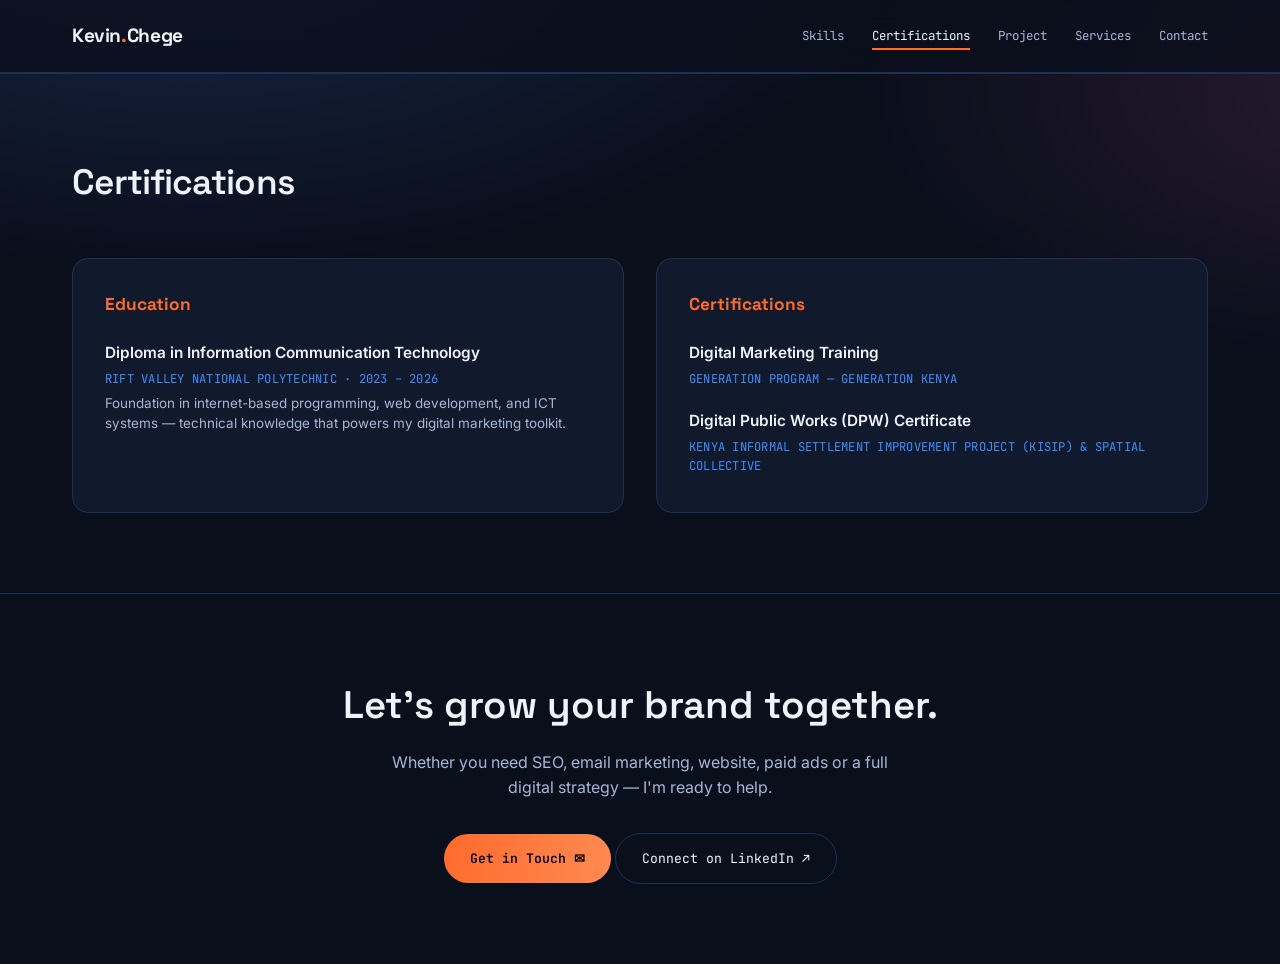
==== certification.html @ 8de7b0b7 "Add files via upload" ====
<!DOCTYPE html>
<html lang="en">
<head>
<meta charset="UTF-8">
<meta name="viewport" content="width=device-width, initial-scale=1.0">
<title>Certifications | Kevin Chege</title>
<meta name="description" content="Kevin Chege — Digital marketer specializing in SEO, content strategy, email marketing, paid ads, and web design. Nakuru, Kenya.">
<link rel="preconnect" href="https://fonts.googleapis.com">
<link rel="preconnect" href="https://fonts.gstatic.com" crossorigin>
<link href="https://fonts.googleapis.com/css2?family=Space+Grotesk:wght@400;500;600;700&family=Inter:wght@400;500;600;700&family=JetBrains+Mono:wght@400;500&display=swap" rel="stylesheet">
<link rel="stylesheet" href="style.css">
</head>
<body>

<!-- ════════════════════ NAV ════════════════════ -->
<nav>
  <div class="wrap">
    <a href="index.html" class="logo">Kevin<span>.</span>Chege</a>
    <div class="navlinks">
      <a href="skills.html">Skills</a>
      <a href="certification.html" class="active">Certifications</a>
      <a href="project.html">Project</a>
      <a href="services.html">Services</a>
      <a href="#contact">Contact</a>
    </div>
  </div>
</nav>

<!-- ════════════════════ EDUCATION ════════════════════ -->
<section class="section" id="education">
  <div class="wrap">
    <div class="head">
      <h2>Certifications</h2>
    </div>
    <div class="two-col reveal">
      <div class="info-card">
        <h3>Education</h3>
        <div class="info-item">
          <div class="t">Diploma in Information Communication Technology</div>
          <div class="s">RIFT VALLEY NATIONAL POLYTECHNIC · 2023 – 2026</div>
          <div class="d">Foundation in internet-based programming, web development, and ICT systems — technical knowledge that powers my digital marketing toolkit.</div>
        </div>
      </div>
      <div class="info-card">
        <h3>Certifications</h3>
        <div class="info-item">
          <div class="t">Digital Marketing Training</div>
          <div class="s">GENERATION PROGRAM — GENERATION KENYA</div>
        </div>
        <div class="info-item">
          <div class="t">Digital Public Works (DPW) Certificate</div>
          <div class="s">KENYA INFORMAL SETTLEMENT IMPROVEMENT PROJECT (KISIP) &amp; SPATIAL COLLECTIVE</div>
        </div>
      </div>
    </div>
  </div>
</section>

<!-- ════════════════════ CTA BANNER ════════════════════ -->
<section class="cta-banner" id="contact">
  <div class="wrap reveal">
    <h2>Let's grow your brand together.</h2>
    <p>Whether you need SEO, email marketing, website, paid ads or a full digital strategy — I'm ready to help.</p>
    <div class="cta cta-center">
      <a href="mailto:kevinc10189@gmail.com" class="btn btn-primary">Get in Touch ✉</a>
      <a href="https://www.linkedin.com/in/kevin-chege1" target="_blank" rel="noopener" class="btn btn-ghost">Connect on LinkedIn ↗</a>
    </div>
  </div>
</section>

<!-- ════════════════════ SCROLL REVEAL SCRIPT ════════════════════ -->
<script>
  document.addEventListener('DOMContentLoaded', () => {
    const reveals = document.querySelectorAll('.reveal');
    const observer = new IntersectionObserver((entries) => {
      entries.forEach(entry => {
        if (entry.isIntersecting) {
          entry.target.classList.add('visible');
        }
      });
    }, { threshold: 0.1 });
    reveals.forEach(el => observer.observe(el));
  });
</script>

</body>
</html>
---- style.css ----
:root{
    --bg: #0A0F1C;
    --panel: #111A2C;
    --panel-2: #16213A;
    --panel-3: #1B2A44;
    --line: #223050;
    --line-light: #2D3F60;
    --orange: #FF6B2C;
    --orange-light: #FF8A52;
    --orange-soft: #FF6B2C22;
    --blue: #3E8DFF;
    --blue-soft: #3E8DFF22;
    --green: #22C55E;
    --green-soft: #22C55E22;
    --purple: #A855F7;
    --purple-soft: #A855F722;
    --text: #EEF2F9;
    --muted: #A8B6D5;
    --mono: 'JetBrains Mono', monospace;
    --display: 'Space Grotesk', sans-serif;
    --body: 'Inter', sans-serif;
    --radius: 16px;
    --shadow: 0 4px 24px rgba(0,0,0,0.3);
  }
  *{margin:0;padding:0;box-sizing:border-box;}
  html{scroll-behavior:smooth;}
  body{
    background-color: var(--bg);
    background-image:
      radial-gradient(1200px 600px at 15% -10%, #1a2748 0%, transparent 60%),
      radial-gradient(1000px 500px at 110% 10%, #2a1a30 0%, transparent 55%);
    background-attachment: fixed;
    color:var(--text);
    font-family:var(--body);
    line-height:1.6;
    overflow-x:hidden;
  }
  a{color:inherit;text-decoration:none;}
  img{max-width:100%;display:block;}
  .wrap{max-width:1200px;margin:0 auto;padding:0 32px;}
  ::selection{background:var(--orange);color:#0A0F1C;}

  /* ─── NAV ─── */
  nav{
    position:sticky;top:0;z-index:50;
    backdrop-filter:blur(16px);
    background:rgba(10,15,28,0.8);
    border-bottom:1px solid var(--line);
    transition:background .3s;
  }
  nav .wrap{display:flex;align-items:center;justify-content:space-between;height:72px;}
  .logo{font-family:var(--display);font-weight:700;font-size:1.2rem;letter-spacing:-0.02em;}
  .logo span{color:var(--orange);}
  .navlinks{display:flex;gap:28px;font-family:var(--mono);font-size:0.78rem;color:var(--muted);}
  .navlinks a{transition:color .2s;position:relative;}
  .navlinks a:hover{color:var(--text);}
  .navlinks a::after{
    content:"";position:absolute;bottom:-4px;left:0;width:0;height:2px;
    background:var(--orange);transition:width .3s;
  }
  .navlinks a:hover::after{width:100%;}
  @media(max-width:640px){
    .navlinks{gap:14px;font-size:0.7rem;}
  }

  /* ─── HERO ─── */
  .hero{position:relative;padding:100px 0 80px;overflow:hidden;}
  .hero .wrap{display:grid;grid-template-columns:1fr auto;gap:60px;align-items:center;}
  @media(max-width:1024px){
    .hero .wrap{grid-template-columns:1fr;text-align:center;}
    .hero .cta{justify-content:center;}
    .hero p.sub{margin-left:auto;margin-right:auto;}
    .hero .eyebrow{justify-content:center;}
  }

  .eyebrow{
    font-family:var(--mono);font-size:0.78rem;letter-spacing:0.12em;
    color:var(--orange);text-transform:uppercase;
    display:inline-flex;align-items:center;gap:10px;margin-bottom:22px;
  }
  .eyebrow::before{content:"";width:8px;height:8px;border-radius:50%;background:var(--blue);box-shadow:0 0 12px var(--blue);}

  .hero h1{
    font-family:var(--display);font-weight:700;
    font-size:clamp(2.4rem, 5.5vw, 4.2rem);
    letter-spacing:-0.03em;line-height:1.05;
  }
  .hero h1 .grad{
    color:var(--orange); /* fallback for browsers without background-clip support */
    background:linear-gradient(100deg, var(--orange), var(--blue));
    -webkit-background-clip:text;background-clip:text;
    -webkit-text-fill-color:transparent;
  }
  .hero p.sub{
    margin-top:24px;max-width:560px;color:var(--muted);font-size:1.05rem;
  }
  .hero .cta{display:flex;gap:16px;margin-top:36px;flex-wrap:wrap;}
  .btn{
    font-family:var(--mono);font-size:0.82rem;padding:14px 26px;border-radius:999px;
    display:inline-flex;align-items:center;gap:8px;transition:transform .2s, box-shadow .2s;
    border:1px solid var(--line);cursor:pointer;
  }
  .btn-primary{background:linear-gradient(100deg, var(--orange), var(--orange-light));color:#000000;font-weight:600;border:none;}
  .btn-primary:hover{transform:translateY(-2px);box-shadow:0 12px 36px -10px rgba(255,107,44,0.4);}
  .btn-ghost{color:var(--text);}
  .btn-ghost:hover{border-color:var(--blue);color:var(--blue);transform:translateY(-2px);}

  /* ─── PHOTO PLACEHOLDER ─── */
  .photo-frame{
    width:100%;max-width:280px;aspect-ratio:4/5;border-radius:20px;overflow:hidden;position:relative;
    border:2px solid var(--line);background:var(--panel);
    box-shadow:0 0 0 1px var(--line-light), var(--shadow);
    transition:transform .3s, border-color .3s;
  }
  .photo-frame:hover{transform:translateY(-4px);border-color:var(--orange);}
  .photo-frame .placeholder{
    display:flex;flex-direction:column;align-items:center;justify-content:center;
    height:100%;text-align:center;padding:24px;
    background:
      linear-gradient(135deg, var(--panel) 0%, var(--panel-3) 100%);
  }
  .photo-frame .avatar-icon{
    width:120px;height:120px;border-radius:50%;
    border:2px dashed var(--line-light);
    display:flex;align-items:center;justify-content:center;
    margin-bottom:20px;
    background:var(--panel-2);
  }
  .photo-frame .avatar-icon svg{width:48px;height:48px;color:var(--muted);opacity:0.5;}
  .photo-frame .placeholder p{
    font-family:var(--mono);font-size:0.7rem;color:var(--muted);
    letter-spacing:0.05em;line-height:1.6;
  }
  .photo-frame .placeholder .label{
    font-family:var(--display);font-size:0.85rem;font-weight:600;
    color:var(--text);margin-bottom:6px;
  }
  .photo-frame .placeholder .tag{
    display:inline-block;margin-top:12px;
    font-family:var(--mono);font-size:0.65rem;
    padding:4px 10px;border-radius:999px;
    border:1px dashed var(--orange);color:var(--orange);
    background:var(--orange-soft);
  }
  @media(max-width:1024px){
    .photo-frame{max-width:220px;margin:0 auto;}
  }

  /* ─── METRICS BAR ─── */
  .metrics{
    padding:0 0 80px;
  }
  .metrics-inner{
    display:grid;grid-template-columns:repeat(4,1fr);gap:1px;
    background:var(--line);border:1px solid var(--line);border-radius:var(--radius);overflow:hidden;
  }
  @media(max-width:768px){.metrics-inner{grid-template-columns:repeat(2,1fr);}}
  .metric{
    background:var(--panel);padding:28px 20px;text-align:center;
    transition:background .2s;
  }
  .metric:hover{background:var(--panel-2);}
  .metric .val{font-family:var(--display);font-weight:700;font-size:2rem;color:var(--orange);}
  .metric .lbl{font-family:var(--mono);font-size:0.72rem;color:var(--muted);margin-top:6px;letter-spacing:0.04em;text-transform:uppercase;}



  /* ─── SECTION HEADS ─── */
  .section{padding:80px 0;border-top:1px solid var(--line);}
  .head{display:flex;align-items:baseline;justify-content:space-between;gap:20px;margin-bottom:48px;flex-wrap:wrap;}
  .head h2{font-family:var(--display);font-size:clamp(1.6rem,3vw,2.2rem);font-weight:600;letter-spacing:-0.02em;}
  .head .idx{font-family:var(--mono);font-size:0.78rem;color:var(--muted);letter-spacing:0.06em;}

  /* ─── CAPABILITIES ─── */
  .cap-grid{display:grid;grid-template-columns:repeat(4,1fr);gap:1px;background:var(--line);border:1px solid var(--line);border-radius:var(--radius);overflow:hidden;}
  @media (max-width:1024px){.cap-grid{grid-template-columns:repeat(2,1fr);}}
  @media (max-width:640px){.cap-grid{grid-template-columns:1fr;}}
  .cap{background:var(--panel);padding:32px 24px;transition:background .25s;}
  .cap:hover{background:var(--panel-2);}
  .cap .num{font-family:var(--mono);color:var(--orange);font-size:0.75rem;letter-spacing:0.04em;}
  .cap .icon{width:36px;height:36px;margin-top:14px;border-radius:10px;display:flex;align-items:center;justify-content:center;font-size:1.1rem;}
  .cap .icon.orange{background:var(--orange-soft);color:var(--orange);}
  .cap .icon.blue{background:var(--blue-soft);color:var(--blue);}
  .cap .icon.green{background:var(--green-soft);color:var(--green);}
  .cap .icon.purple{background:var(--purple-soft);color:var(--purple);}
  .cap h3{font-family:var(--display);margin-top:14px;font-size:1.02rem;font-weight:600;}
  .cap p{margin-top:8px;color:var(--muted);font-size:0.86rem;line-height:1.5;}


  /* ─── FEATURED CLIENT ─── */
  .client-card{
    background:var(--panel);border:1px solid var(--line);border-radius:20px;
    padding:48px;display:grid;grid-template-columns:1fr 1fr;gap:44px;align-items:center;
  }
  @media (max-width:1024px){.client-card{grid-template-columns:1fr;padding:28px;}}
  .client-card .tag{
    font-family:var(--mono);font-size:0.72rem;color:var(--green);
    letter-spacing:.08em;text-transform:uppercase;
    display:inline-block;padding:4px 10px;border-radius:6px;
    background:var(--green-soft);border:1px solid rgba(34,197,94,0.15);
  }

  /* ─── PROJECT CARDS ─── */
  .proj{
    display:grid;grid-template-columns:0.9fr 1.1fr;gap:0;
    background:var(--panel);border:1px solid var(--line);border-radius:20px;
    overflow:hidden;margin-bottom:28px;transition:border-color .3s;
  }
  .proj:hover{border-color:var(--line-light);}
  .proj:nth-child(even){grid-template-columns:1.1fr 0.9fr;}
  @media (max-width:768px){.proj, .proj:nth-child(even){grid-template-columns:1fr;}}
  .proj .media{position:relative;background:#0d1424;min-height:230px;overflow:hidden;}
  .proj:nth-child(even) .media{order:2;}
  .proj .media img{width:100%;height:100%;object-fit:cover;min-height:230px;transition:transform .4s;}
  .proj:hover .media img{transform:scale(1.04);}
  .proj .media::after{
    content:"";position:absolute;inset:0;
    background:linear-gradient(160deg, transparent 40%, #0A0F1Ccc);
  }
  .proj .body{padding:38px;display:flex;flex-direction:column;justify-content:center;}
  .proj .kicker{font-family:var(--mono);font-size:0.72rem;color:var(--orange);letter-spacing:.08em;margin-bottom:12px;text-transform:uppercase;}
  .proj h3{font-family:var(--display);font-size:1.4rem;font-weight:600;margin-bottom:12px;line-height:1.3;}
  .proj p{color:var(--muted);font-size:0.92rem;margin-bottom:10px;line-height:1.5;}
  .proj .links{display:flex;gap:12px;flex-wrap:wrap;margin-top:16px;}
  .proj .links a{
    font-family:var(--mono);font-size:0.76rem;padding:9px 16px;border-radius:999px;
    border:1px solid var(--line);transition:.2s;
  }
  .proj .links a:hover{border-color:var(--blue);color:var(--blue);}

  /* ─── SERVICES STRIP ─── */
  .services{
    background:var(--panel);border:1px solid var(--line);border-radius:var(--radius);
    padding:40px;display:grid;grid-template-columns:repeat(3,1fr);gap:32px;
  }
  @media(max-width:768px){.services{grid-template-columns:1fr;padding:28px;}}
  .service{text-align:center;}
  .service .dot{width:48px;height:48px;border-radius:14px;display:flex;align-items:center;justify-content:center;margin:0 auto 16px;font-size:1.3rem;}
  .service h4{font-family:var(--display);font-size:1rem;font-weight:600;margin-bottom:8px;}
  .service p{color:var(--muted);font-size:0.84rem;line-height:1.5;}

  /* ─── EDU / CERTS / TOOLS ─── */
  .two-col{display:grid;grid-template-columns:1fr 1fr;gap:32px;}
  @media (max-width:768px){.two-col{grid-template-columns:1fr;}}
  .info-card{background:var(--panel);border:1px solid var(--line);border-radius:16px;padding:32px;}
  .info-card h3{font-family:var(--display);font-size:1.08rem;margin-bottom:22px;color:var(--orange);display:flex;align-items:center;gap:8px;}
  .info-item{margin-bottom:20px;}
  .info-item:last-child{margin-bottom:0;}
  .info-item .t{font-weight:600;font-size:0.96rem;}
  .info-item .s{font-family:var(--mono);font-size:0.76rem;color:var(--blue);margin:4px 0;letter-spacing:0.02em;}
  .info-item .d{color:var(--muted);font-size:0.84rem;line-height:1.5;}
  .tool-chips{display:flex;flex-wrap:wrap;gap:10px;margin-top:20px;}
  .tool-chips span{
    font-family:var(--mono);font-size:0.74rem;padding:8px 14px;border-radius:999px;
    border:1px solid var(--line);color:var(--muted);transition:.2s;
  }
  .tool-chips span:hover{border-color:var(--blue);color:var(--blue);}

  /* ─── CTA BANNER ─── */
  .cta-banner{
    padding:80px 0;border-top:1px solid var(--line);
    text-align:center;
  }
  .cta-banner h2{font-family:var(--display);font-size:clamp(1.6rem,3vw,2.4rem);font-weight:600;margin-bottom:14px;}
  .cta-banner p{color:var(--muted);font-size:1rem;margin-bottom:32px;max-width:500px;margin-left:auto;margin-right:auto;}

  /* ─── FOOTER ─── */
  footer{padding:50px 0;border-top:1px solid var(--line);}
  footer .wrap{display:flex;justify-content:space-between;align-items:center;flex-wrap:wrap;gap:20px;}
  .social{display:flex;gap:14px;}
  .social a{
    width:40px;height:40px;border-radius:50%;border:1px solid var(--line);
    display:flex;align-items:center;justify-content:center;font-family:var(--mono);font-size:0.72rem;
    transition:.2s;color:var(--muted);font-weight:500;
  }

  /* ─── SCROLL ANIMATION ─── */
  .reveal{opacity:0;transform:translateY(24px);transition:opacity .6s ease, transform .6s ease;}
  .reveal.visible{opacity:1;transform:translateY(0);}

  .navlinks a.active{color:var(--text);}
  .navlinks a.active::after{width:100%;}

  /* ─── INLINE STYLE EXTRACTIONS ─── */
  .cta-center{justify-content:center;}
  .dot.orange{background:var(--orange-soft);}
  .dot-green{background:var(--green-soft);color:var(--green);}
  .dot-blue{background:var(--blue-soft);color:var(--blue);}
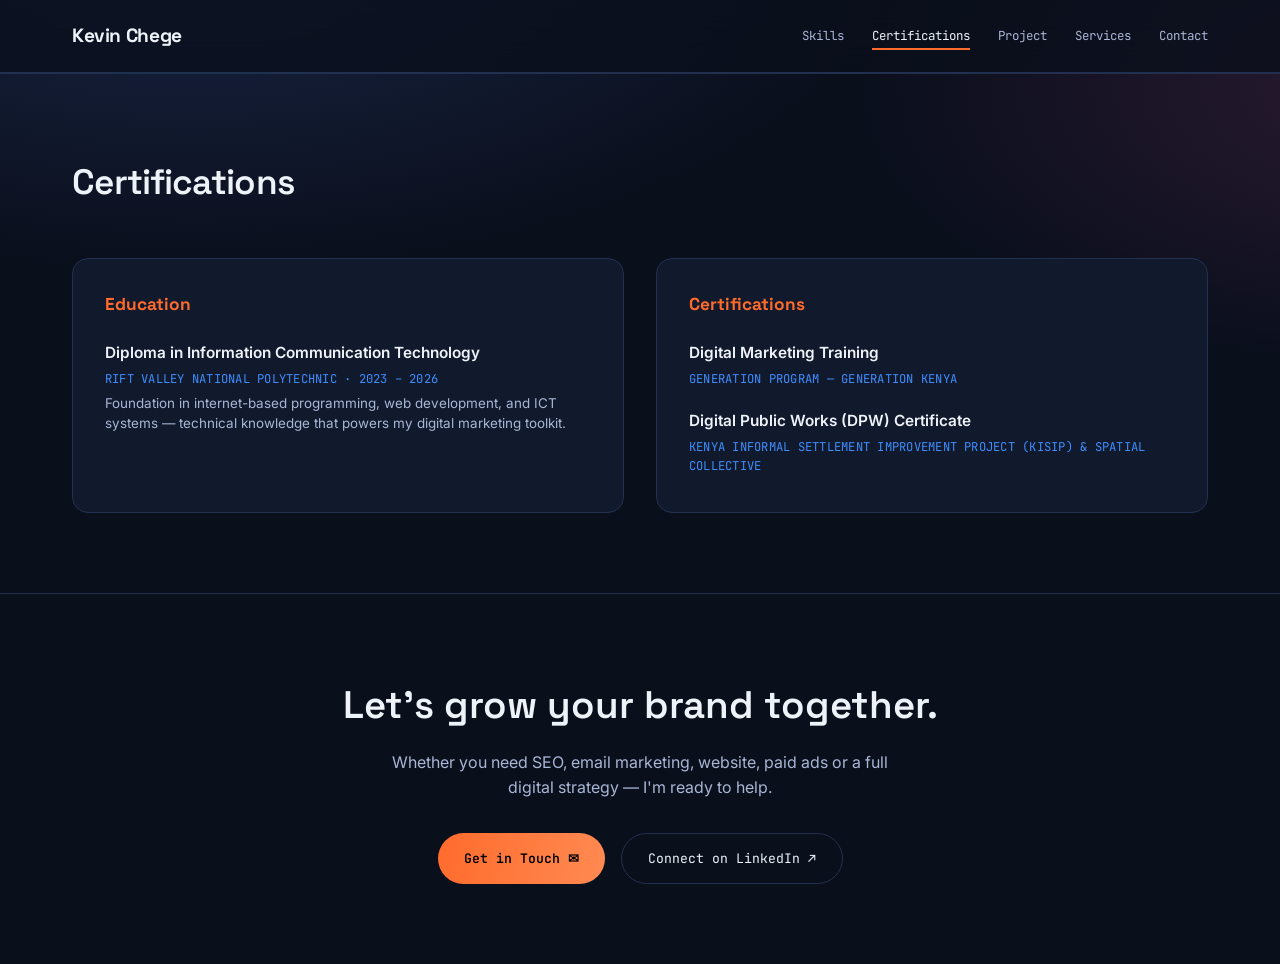
==== commit 229b3757: "Fix logo spacing in navigation bar" ====
--- a/certification.html
+++ b/certification.html
@@ -15,7 +15,7 @@
 <!-- ════════════════════ NAV ════════════════════ -->
 <nav>
   <div class="wrap">
-    <a href="index.html" class="logo">Kevin<span>.</span>Chege</a>
+    <a href="index.html" class="logo">Kevin<span> </span>Chege</a>
     <div class="navlinks">
       <a href="skills.html">Skills</a>
       <a href="certification.html" class="active">Certifications</a>
--- a/style.css
+++ b/style.css
@@ -1,4 +1,4 @@
-  :root{
+:root{
     --bg: #0A0F1C;
     --panel: #111A2C;
     --panel-2: #16213A;
@@ -60,7 +60,10 @@
   }
   .navlinks a:hover::after{width:100%;}
   @media(max-width:640px){
-    .navlinks{gap:14px;font-size:0.7rem;}
+    /* Phone: keep name and links on one row; text scales down with screen width so nothing overlaps */
+    nav .wrap{height:64px;padding:0 12px;gap:8px;flex-wrap:nowrap;}
+    .logo{font-size:clamp(0.8rem,3.8vw,1.2rem);white-space:nowrap;}
+    .navlinks{gap:2vw;font-size:clamp(0.45rem,2.3vw,0.7rem);white-space:nowrap;}
   }
 
   /* ─── HERO ─── */
@@ -282,7 +285,7 @@
   .navlinks a.active::after{width:100%;}
 
   /* ─── INLINE STYLE EXTRACTIONS ─── */
-  .cta-center{justify-content:center;}
+  .cta-center{display:flex;gap:16px;flex-wrap:wrap;justify-content:center;}
   .dot.orange{background:var(--orange-soft);}
   .dot-green{background:var(--green-soft);color:var(--green);}
   .dot-blue{background:var(--blue-soft);color:var(--blue);}
